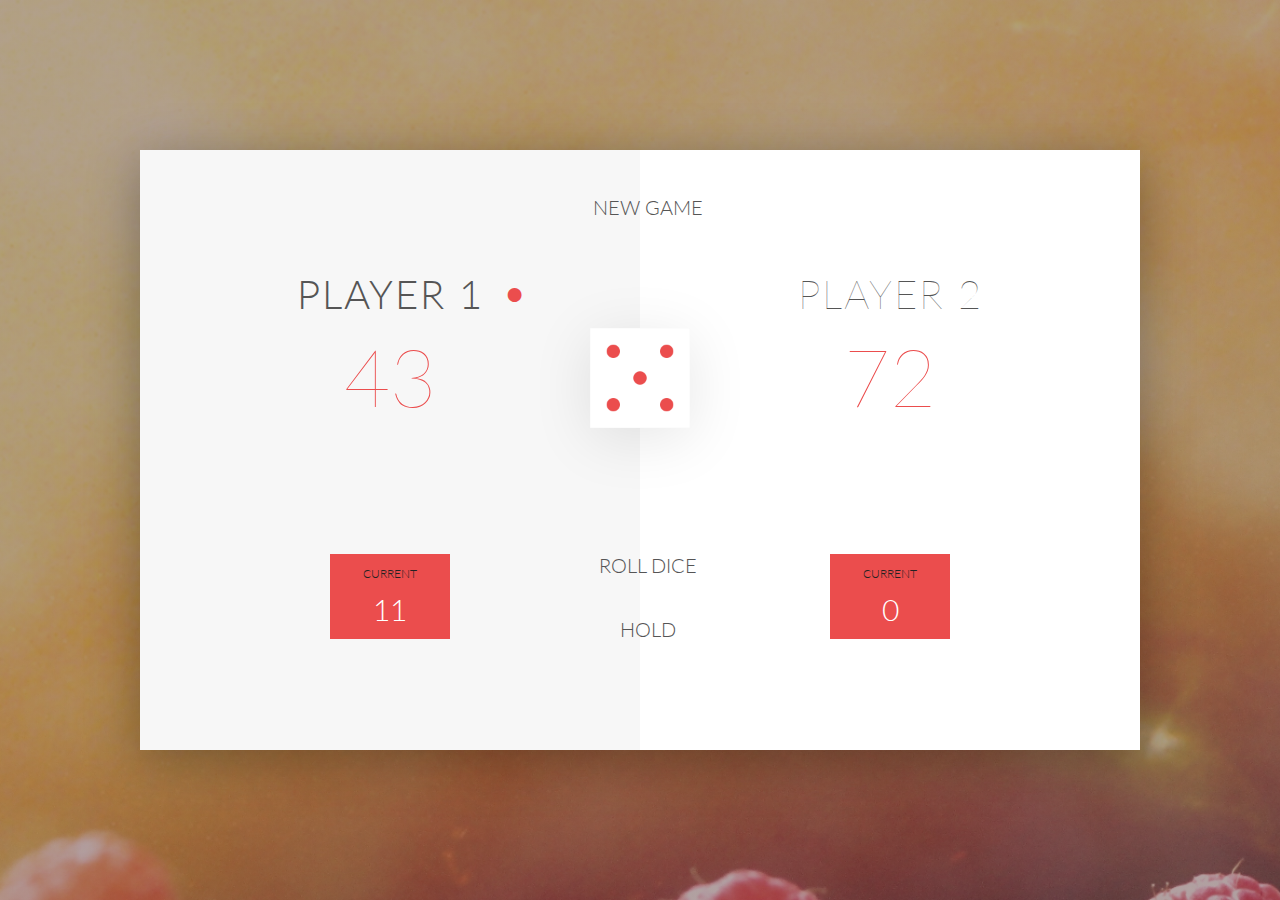
==== 4-DOM-pig-game/starter/index.html @ 392da3b0 "C_48" ====
<!DOCTYPE html>
<html lang="en">
    <head>
        <meta charset="UTF-8">
        <link href="https://fonts.googleapis.com/css?family=Lato:100,300,600" rel="stylesheet" type="text/css">
        <link href="http://code.ionicframework.com/ionicons/2.0.1/css/ionicons.min.css" rel="stylesheet" type="text/css">
        <link type="text/css" rel="stylesheet" href="style.css">
        
        <title>Pig Game</title>
    </head>

    <body>
        <div class="wrapper clearfix">
            <div class="player-0-panel active">
                <div class="player-name" id="name-0">Player 1</div>
                <div class="player-score" id="score-0">43</div>
                <div class="player-current-box">
                    <div class="player-current-label">Current</div>
                    <div class="player-current-score" id="current-0">11</div>
                </div>
            </div>
            
            <div class="player-1-panel">
                <div class="player-name" id="name-1">Player 2</div>
                <div class="player-score" id="score-1">72</div>
                <div class="player-current-box">
                    <div class="player-current-label">Current</div>
                    <div class="player-current-score" id="current-1">0</div>
                </div>
            </div>
            
            <button class="btn-new"><i class="ion-ios-plus-outline"></i>New game</button>
            <button class="btn-roll"><i class="ion-ios-loop"></i>Roll dice</button>
            <button class="btn-hold"><i class="ion-ios-download-outline"></i>Hold</button>
            
            <img src="dice-5.png" alt="Dice" class="dice">
        </div>
        
        <script src="app.js"></script>
    </body>
</html>
---- 4-DOM-pig-game/starter/style.css ----
/**********************************************
*** GENERAL
**********************************************/

* {
    margin: 0;
    padding: 0;
    box-sizing: border-box;
    
}

.clearfix::after {
    content: "";
    display: table;
    clear: both;
}

body {
    background-image: linear-gradient(rgba(62, 20, 20, 0.4), rgba(62, 20, 20, 0.4)), url(back.jpg);
    background-size: cover;
    background-position: center;
    font-family: Lato;
    font-weight: 300;
    position: relative;
    height: 100vh;
    color: #555;
}

.wrapper {
    width: 1000px;
    position: absolute;
    top: 50%;
    left: 50%;
    transform: translate(-50%, -50%);
    background-color: #fff;
    box-shadow: 0px 10px 50px rgba(0, 0, 0, 0.3);
    overflow: hidden;
}

.player-0-panel,
.player-1-panel {
    width: 50%;
    float: left;
    height: 600px;
    padding: 100px;
}



/**********************************************
*** PLAYERS
**********************************************/

.player-name {
    font-size: 40px;
    text-align: center;
    text-transform: uppercase;
    letter-spacing: 2px;
    font-weight: 100;
    margin-top: 20px;
    margin-bottom: 10px;
    position: relative;
}

.player-score {
    text-align: center;
    font-size: 80px;
    font-weight: 100;
    color: #EB4D4D;
    margin-bottom: 130px;
}

.active { background-color: #f7f7f7; }
.active .player-name { font-weight: 300; }

.active .player-name::after {
    content: "\2022";
    font-size: 47px;
    position: absolute;
    color: #EB4D4D;
    top: -7px;
    right: 10px;
    
}

.player-current-box {
    background-color: #EB4D4D;
    color: #fff;
    width: 40%;
    margin: 0 auto;
    padding: 12px;
    text-align: center;
}

.player-current-label {
    text-transform: uppercase;
    margin-bottom: 10px;
    font-size: 12px;
    color: #222;
}

.player-current-score {
    font-size: 30px;
}

button {
    position: absolute;
    width: 200px;
    left: 50%;
    transform: translateX(-50%);
    color: #555;
    background: none;
    border: none;
    font-family: Lato;
    font-size: 20px;
    text-transform: uppercase;
    cursor: pointer;
    font-weight: 300;
    transition: background-color 0.3s, color 0.3s;
}

button:hover { font-weight: 600; }
button:hover i { margin-right: 20px; }

button:focus {
    outline: none;
}

i {
    color: #EB4D4D;
    display: inline-block;
    margin-right: 15px;
    font-size: 32px;
    line-height: 1;
    vertical-align: text-top;
    margin-top: -4px;
    transition: margin 0.3s;
}

.btn-new { top: 45px;}
.btn-roll { top: 403px;}
.btn-hold { top: 467px;}

.dice {
    position: absolute;
    left: 50%;
    top: 178px;
    transform: translateX(-50%);
    height: 100px;
    box-shadow: 0px 10px 60px rgba(0, 0, 0, 0.10);
}

.winner { background-color: #f7f7f7; }
.winner .player-name { font-weight: 300; color: #EB4D4D; }
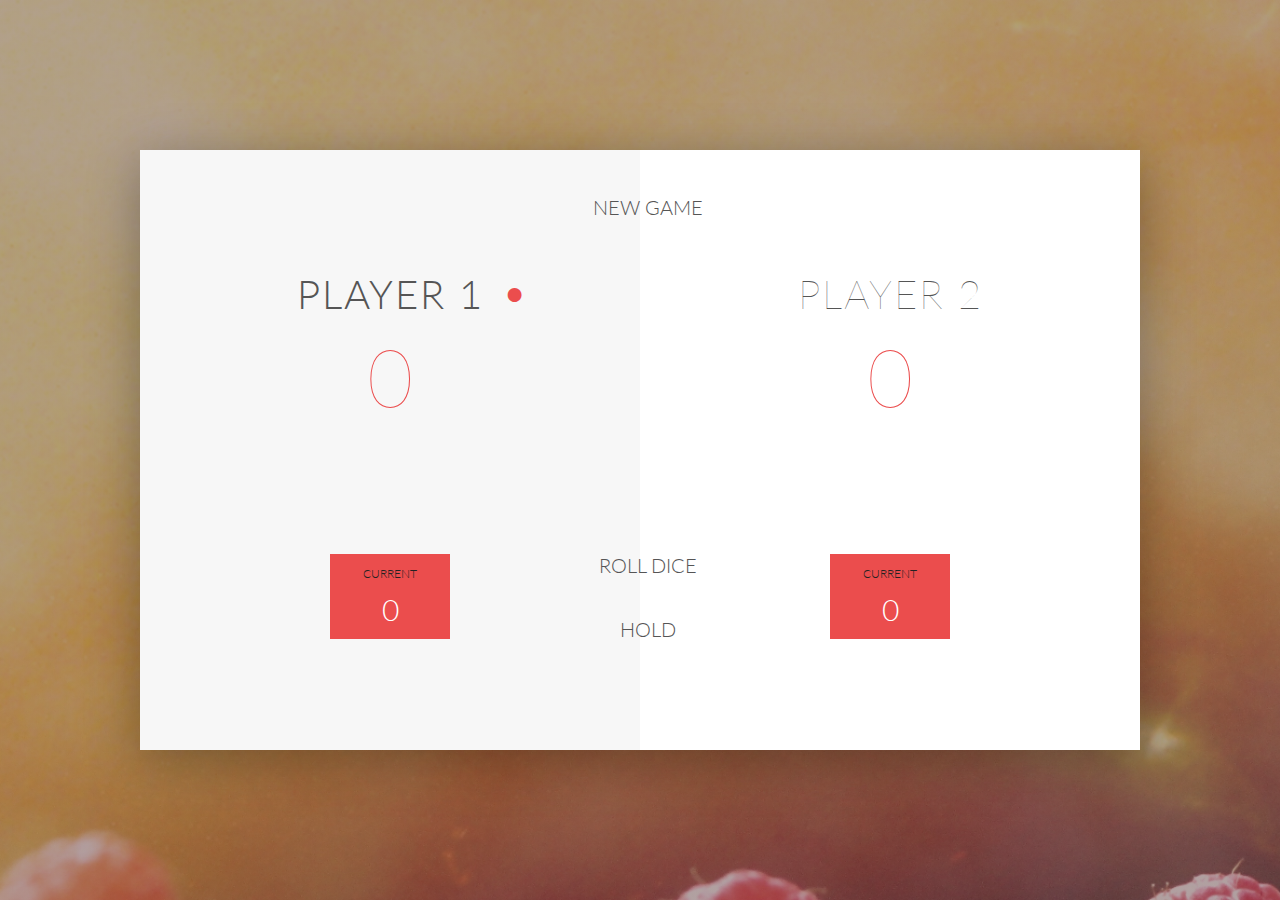
==== commit 88593675: "coading challenge 6 solution part_1" ====
--- a/4-DOM-pig-game/starter/index.html
+++ b/4-DOM-pig-game/starter/index.html
@@ -36,6 +36,7 @@
             <img src="dice-5.png" alt="Dice" class="dice">
         </div>
         
-        <script src="app.js"></script>
+       <!--  <script src="app.js"></script> -->
+       <script src="challanges.js"></script>
     </body>
 </html>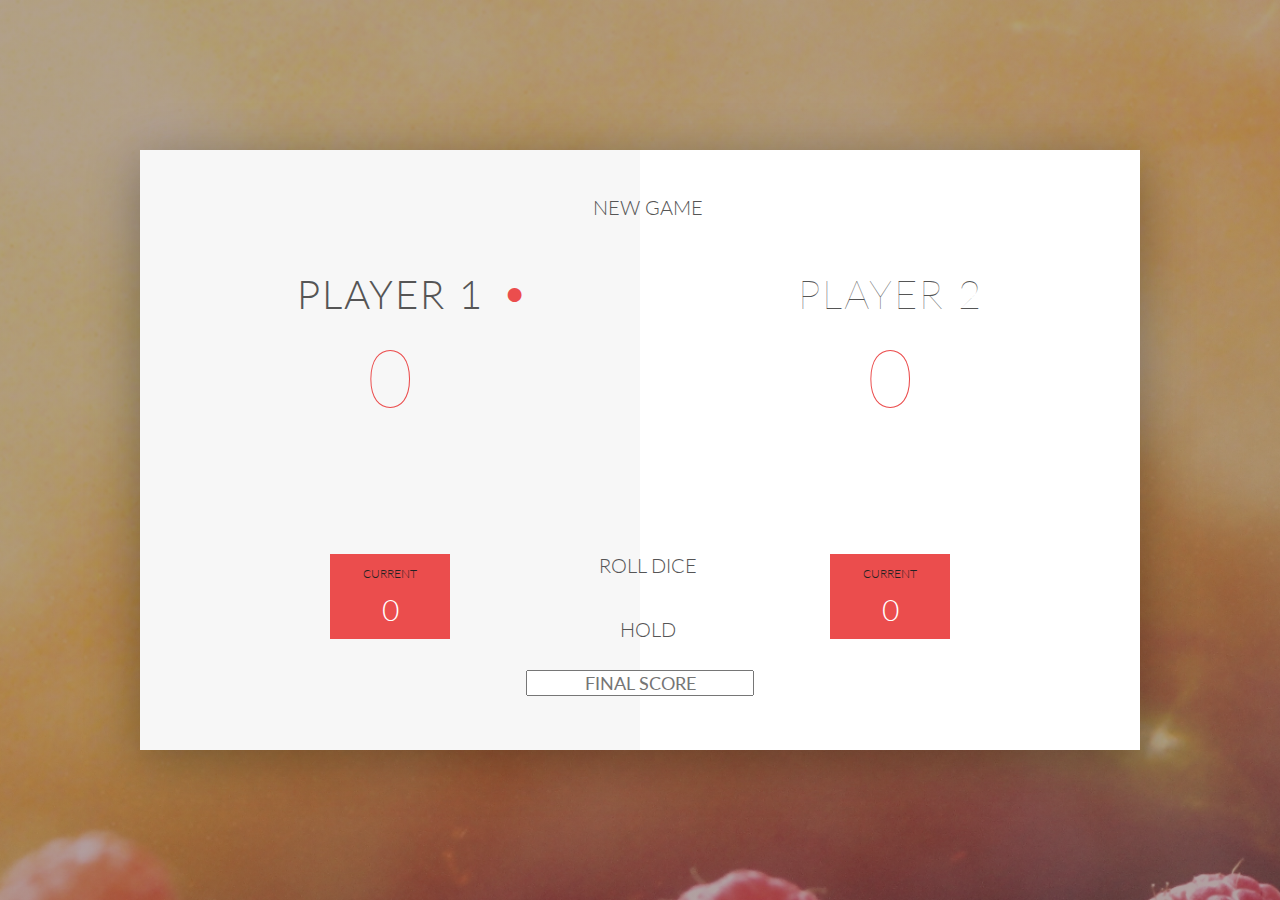
==== commit 7192da51: "solution part_2" ====
--- a/4-DOM-pig-game/starter/index.html
+++ b/4-DOM-pig-game/starter/index.html
@@ -32,6 +32,8 @@
             <button class="btn-new"><i class="ion-ios-plus-outline"></i>New game</button>
             <button class="btn-roll"><i class="ion-ios-loop"></i>Roll dice</button>
             <button class="btn-hold"><i class="ion-ios-download-outline"></i>Hold</button>
+
+            <input type="text" placeholder="Final score" class="final-score">
             
             <img src="dice-5.png" alt="Dice" class="dice">
         </div>
--- a/4-DOM-pig-game/starter/style.css
+++ b/4-DOM-pig-game/starter/style.css
@@ -1,6 +1,29 @@
 /**********************************************
 *** GENERAL
 **********************************************/
+.final-score {
+    position: absolute;
+    left: 50%;
+    transform: translateX(-50%);
+    top: 520px;
+    color: #555;
+    font-size: 18px;
+    font-family: 'Lato';
+    text-align: center;
+    text-transform: uppercase;
+
+}
+
+.final-score:focus {outline: none;}
+
+
+
+
+
+
+
+
+
 
 * {
     margin: 0;
